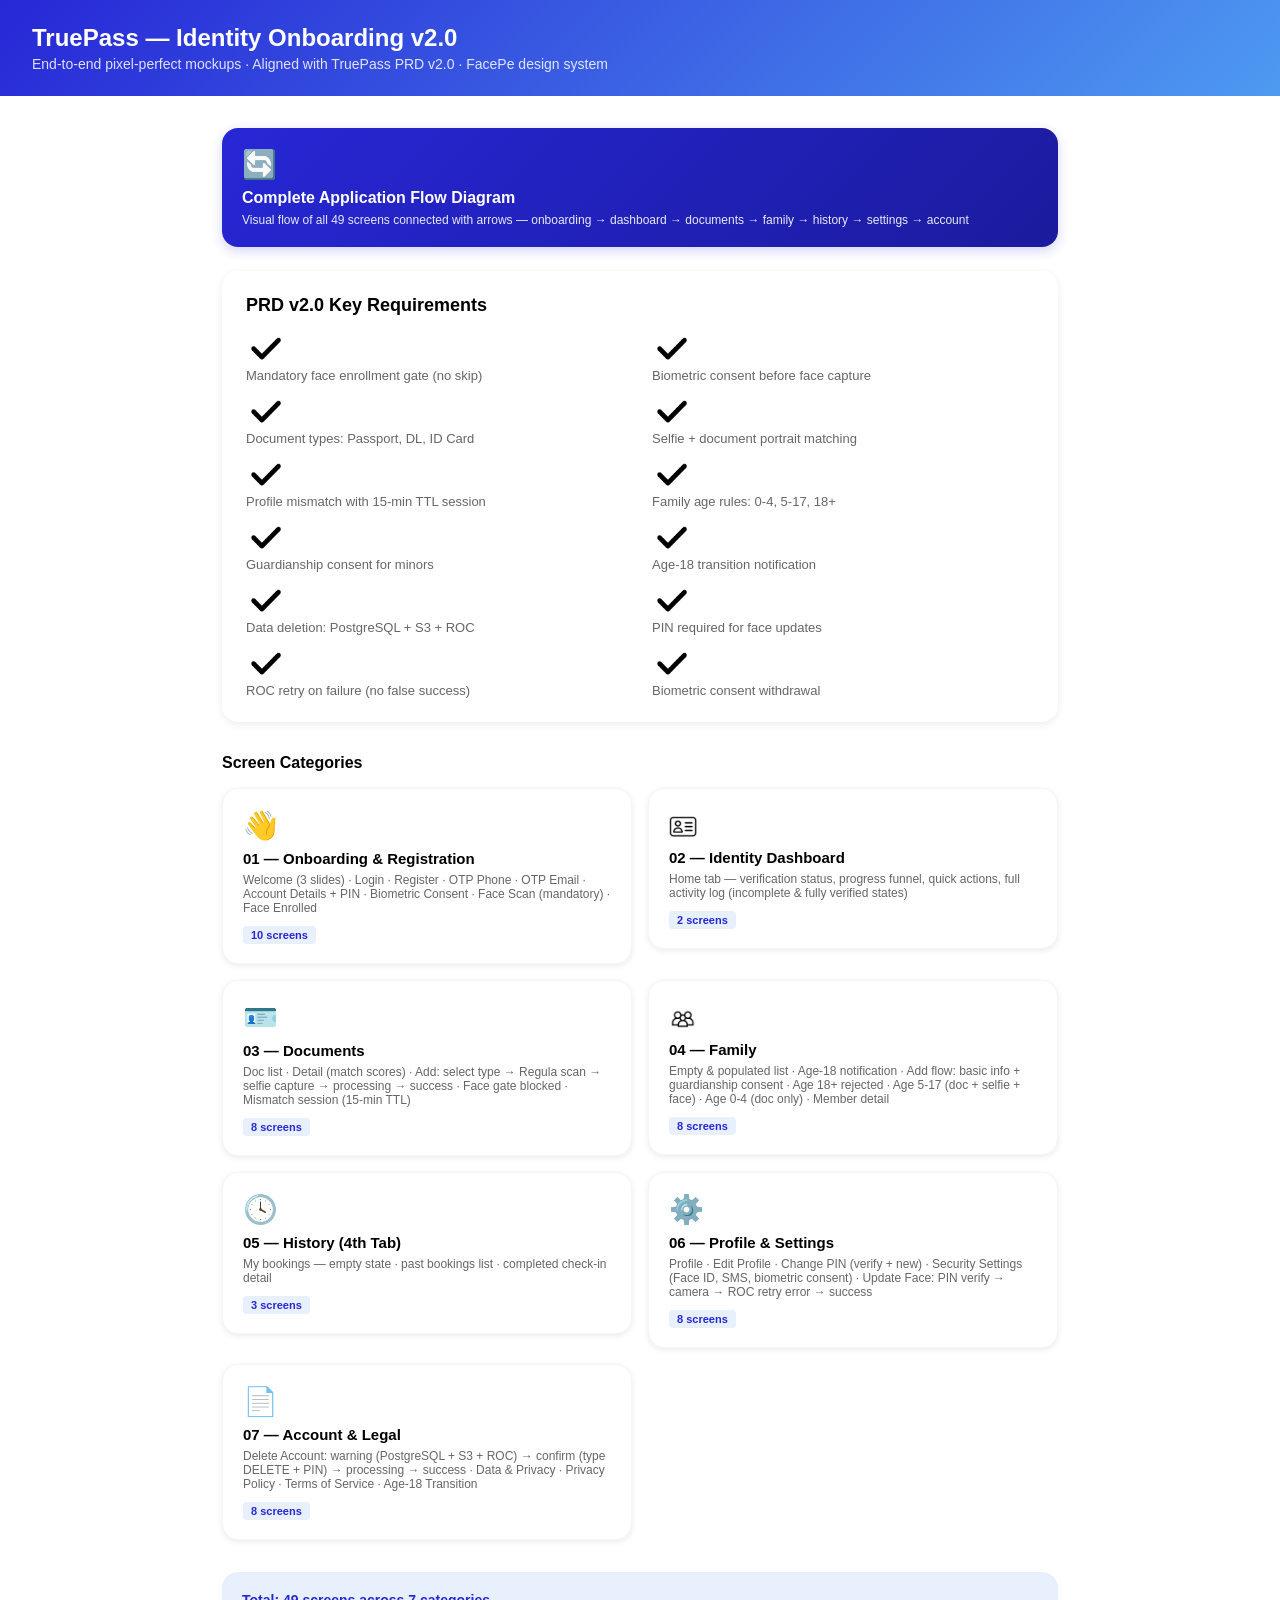
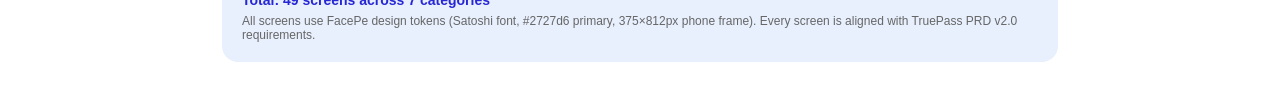
==== index.html @ 098b648c "Initial commit" ====
<!DOCTYPE html>
<html lang="en">
<head>
<meta charset="UTF-8">
<title>TruePass — Mockup Screens</title>
<link rel="stylesheet" href="styles.css">
</head>
<body>
  <div class="page-header">
    <h1>TruePass — Identity Onboarding v2.0</h1>
    <p>End-to-end pixel-perfect mockups · Aligned with TruePass PRD v2.0 · FacePe design system</p>
  </div>

  <div style="max-width:900px; margin:0 auto; padding:32px;">

    <!-- Flow Diagram Link -->
    <a href="flow-diagram.html" style="text-decoration:none; color:inherit; display:block; margin-bottom:24px;">
      <div style="background:linear-gradient(135deg,#2727d6,#1b1b9e); border-radius:16px; padding:20px; color:#fff; box-shadow:0 4px 12px rgba(39,39,214,0.2);">
        <div style="font-size:28px; margin-bottom:8px;">🔄</div>
        <div style="font-size:16px; font-weight:700;">Complete Application Flow Diagram</div>
        <div style="font-size:12px; opacity:0.9; margin-top:6px;">Visual flow of all 49 screens connected with arrows — onboarding → dashboard → documents → family → history → settings → account</div>
      </div>
    </a>

    <!-- PRD Summary -->
    <div style="background:#fff; border-radius:16px; padding:24px; margin-bottom:32px; box-shadow:0 2px 8px rgba(0,0,0,0.08);">
      <h2 style="margin:0 0 12px; font-size:18px; font-weight:700; color:#000000;">PRD v2.0 Key Requirements</h2>
      <div style="display:grid; grid-template-columns:1fr 1fr; gap:8px 24px; font-size:13px; color:#666666;">
        <div><img src="images/checkicon.png" alt="✅" onerror="this.parentNode.textContent='✅';" style="width:40px; height:40px; object-fit:contain; display:block;"> Mandatory face enrollment gate (no skip)</div>
        <div><img src="images/checkicon.png" alt="✅" onerror="this.parentNode.textContent='✅';" style="width:40px; height:40px; object-fit:contain; display:block;"> Biometric consent before face capture</div>
        <div><img src="images/checkicon.png" alt="✅" onerror="this.parentNode.textContent='✅';" style="width:40px; height:40px; object-fit:contain; display:block;"> Document types: Passport, DL, ID Card</div>
        <div><img src="images/checkicon.png" alt="✅" onerror="this.parentNode.textContent='✅';" style="width:40px; height:40px; object-fit:contain; display:block;"> Selfie + document portrait matching</div>
        <div><img src="images/checkicon.png" alt="✅" onerror="this.parentNode.textContent='✅';" style="width:40px; height:40px; object-fit:contain; display:block;"> Profile mismatch with 15-min TTL session</div>
        <div><img src="images/checkicon.png" alt="✅" onerror="this.parentNode.textContent='✅';" style="width:40px; height:40px; object-fit:contain; display:block;"> Family age rules: 0-4, 5-17, 18+</div>
        <div><img src="images/checkicon.png" alt="✅" onerror="this.parentNode.textContent='✅';" style="width:40px; height:40px; object-fit:contain; display:block;"> Guardianship consent for minors</div>
        <div><img src="images/checkicon.png" alt="✅" onerror="this.parentNode.textContent='✅';" style="width:40px; height:40px; object-fit:contain; display:block;"> Age-18 transition notification</div>
        <div><img src="images/checkicon.png" alt="✅" onerror="this.parentNode.textContent='✅';" style="width:40px; height:40px; object-fit:contain; display:block;"> Data deletion: PostgreSQL + S3 + ROC</div>
        <div><img src="images/checkicon.png" alt="✅" onerror="this.parentNode.textContent='✅';" style="width:40px; height:40px; object-fit:contain; display:block;"> PIN required for face updates</div>
        <div><img src="images/checkicon.png" alt="✅" onerror="this.parentNode.textContent='✅';" style="width:40px; height:40px; object-fit:contain; display:block;"> ROC retry on failure (no false success)</div>
        <div><img src="images/checkicon.png" alt="✅" onerror="this.parentNode.textContent='✅';" style="width:40px; height:40px; object-fit:contain; display:block;"> Biometric consent withdrawal</div>
      </div>
    </div>

    <!-- Category Links -->
    <h2 style="font-size:16px; font-weight:700; color:#000000; margin-bottom:16px;">Screen Categories</h2>
    <div style="display:grid; grid-template-columns:1fr 1fr; gap:16px;">

      <a href="01-onboarding.html" style="text-decoration:none; color:inherit;">
        <div style="background:#fff; border-radius:16px; padding:20px; border:0.5px solid #f5f5f5; box-shadow:0 2px 6px rgba(0,0,0,0.08);">
          <div style="font-size:28px; margin-bottom:8px;">👋</div>
          <div style="font-size:15px; font-weight:700; color:#000000;">01 — Onboarding & Registration</div>
          <div style="font-size:12px; color:#666666; margin-top:6px;">Welcome (3 slides) · Login · Register · OTP Phone · OTP Email · Account Details + PIN · Biometric Consent · Face Scan (mandatory) · Face Enrolled</div>
          <div style="margin-top:10px;"><span style="font-size:11px; background:#e8f0fe; color:#2727d6; padding:3px 8px; border-radius:4px; font-weight:600;">10 screens</span></div>
        </div>
      </a>

      <a href="02-identity-dashboard.html" style="text-decoration:none; color:inherit;">
        <div style="background:#fff; border-radius:16px; padding:20px; border:0.5px solid #f5f5f5; box-shadow:0 2px 6px rgba(0,0,0,0.08);">
          <div style="font-size:28px; margin-bottom:8px;"><img src="images/idcardicon.png" alt="Identity" style="width:1em; height:1em; object-fit:contain; vertical-align:middle;"></div>
          <div style="font-size:15px; font-weight:700; color:#000000;">02 — Identity Dashboard</div>
          <div style="font-size:12px; color:#666666; margin-top:6px;">Home tab — verification status, progress funnel, quick actions, full activity log (incomplete & fully verified states)</div>
          <div style="margin-top:10px;"><span style="font-size:11px; background:#e8f0fe; color:#2727d6; padding:3px 8px; border-radius:4px; font-weight:600;">2 screens</span></div>
        </div>
      </a>

      <a href="03-documents.html" style="text-decoration:none; color:inherit;">
        <div style="background:#fff; border-radius:16px; padding:20px; border:0.5px solid #f5f5f5; box-shadow:0 2px 6px rgba(0,0,0,0.08);">
          <div style="font-size:28px; margin-bottom:8px;">🪪</div>
          <div style="font-size:15px; font-weight:700; color:#000000;">03 — Documents</div>
          <div style="font-size:12px; color:#666666; margin-top:6px;">Doc list · Detail (match scores) · Add: select type → Regula scan → selfie capture → processing → success · Face gate blocked · Mismatch session (15-min TTL)</div>
          <div style="margin-top:10px;"><span style="font-size:11px; background:#e8f0fe; color:#2727d6; padding:3px 8px; border-radius:4px; font-weight:600;">8 screens</span></div>
        </div>
      </a>

      <a href="04-family.html" style="text-decoration:none; color:inherit;">
        <div style="background:#fff; border-radius:16px; padding:20px; border:0.5px solid #f5f5f5; box-shadow:0 2px 6px rgba(0,0,0,0.08);">
          <div style="font-size:28px; margin-bottom:8px;"><img src="images/familyicon2.png" alt="Family" style="width:1em; height:1em; object-fit:contain; vertical-align:middle;"></div>
          <div style="font-size:15px; font-weight:700; color:#000000;">04 — Family</div>
          <div style="font-size:12px; color:#666666; margin-top:6px;">Empty & populated list · Age-18 notification · Add flow: basic info + guardianship consent · Age 18+ rejected · Age 5-17 (doc + selfie + face) · Age 0-4 (doc only) · Member detail</div>
          <div style="margin-top:10px;"><span style="font-size:11px; background:#e8f0fe; color:#2727d6; padding:3px 8px; border-radius:4px; font-weight:600;">8 screens</span></div>
        </div>
      </a>

      <a href="05-history.html" style="text-decoration:none; color:inherit;">
        <div style="background:#fff; border-radius:16px; padding:20px; border:0.5px solid #f5f5f5; box-shadow:0 2px 6px rgba(0,0,0,0.08);">
          <div style="font-size:28px; margin-bottom:8px;">🕓</div>
          <div style="font-size:15px; font-weight:700; color:#000000;">05 — History (4th Tab)</div>
          <div style="font-size:12px; color:#666666; margin-top:6px;">My bookings — empty state · past bookings list · completed check-in detail</div>
          <div style="margin-top:10px;"><span style="font-size:11px; background:#e8f0fe; color:#2727d6; padding:3px 8px; border-radius:4px; font-weight:600;">3 screens</span></div>
        </div>
      </a>

      <a href="06-profile-settings.html" style="text-decoration:none; color:inherit;">
        <div style="background:#fff; border-radius:16px; padding:20px; border:0.5px solid #f5f5f5; box-shadow:0 2px 6px rgba(0,0,0,0.08);">
          <div style="font-size:28px; margin-bottom:8px;">⚙️</div>
          <div style="font-size:15px; font-weight:700; color:#000000;">06 — Profile & Settings</div>
          <div style="font-size:12px; color:#666666; margin-top:6px;">Profile · Edit Profile · Change PIN (verify + new) · Security Settings (Face ID, SMS, biometric consent) · Update Face: PIN verify → camera → ROC retry error → success</div>
          <div style="margin-top:10px;"><span style="font-size:11px; background:#e8f0fe; color:#2727d6; padding:3px 8px; border-radius:4px; font-weight:600;">8 screens</span></div>
        </div>
      </a>

      <a href="07-account-legal.html" style="text-decoration:none; color:inherit;">
        <div style="background:#fff; border-radius:16px; padding:20px; border:0.5px solid #f5f5f5; box-shadow:0 2px 6px rgba(0,0,0,0.08);">
          <div style="font-size:28px; margin-bottom:8px;">📄</div>
          <div style="font-size:15px; font-weight:700; color:#000000;">07 — Account & Legal</div>
          <div style="font-size:12px; color:#666666; margin-top:6px;">Delete Account: warning (PostgreSQL + S3 + ROC) → confirm (type DELETE + PIN) → processing → success · Data & Privacy · Privacy Policy · Terms of Service · Age-18 Transition</div>
          <div style="margin-top:10px;"><span style="font-size:11px; background:#e8f0fe; color:#2727d6; padding:3px 8px; border-radius:4px; font-weight:600;">8 screens</span></div>
        </div>
      </a>

      

    </div>

    <!-- Summary -->
    <div style="margin-top:32px; padding:20px; background:#e8f0fe; border-radius:16px;">
      <div style="font-size:14px; font-weight:700; color:#2727d6;">Total: 49 screens across 7 categories</div>
      <div style="font-size:12px; color:#666666; margin-top:6px;">All screens use FacePe design tokens (Satoshi font, #2727d6 primary, 375×812px phone frame). Every screen is aligned with TruePass PRD v2.0 requirements.</div>
    </div>

  </div>
</body>
</html>
---- styles.css ----
/* ============================================
   TruePass — Pixel-Perfect Mockup Styles
   Reuses FacePe's exact design system tokens
   (src/theme/*, src/constants/NewDesignSystem.ts)
   Rebranded for TruePass Identity Onboarding v2.0
   ============================================ */

/* ---------- Font: Satoshi (primary), Inter (secondary) ---------- */
@import url('https://api.fontshare.com/v2/css?f[]=satoshi@400,500,700,800&display=swap');

* { box-sizing: border-box; }
body {
  margin: 0;
  font-family: 'Satoshi', 'Inter', -apple-system, Roboto, Helvetica, Arial, sans-serif;
  background: #ffffff;
  color: #000000;
  -webkit-font-smoothing: antialiased;
}

/* ---------- Page layout ---------- */
.page-header {
  padding: 24px 32px;
  background: linear-gradient(135deg, #2727d6, #4e9af1);
  color: #fff;
}
.page-header h1 { margin: 0 0 4px; font-size: 24px; font-weight: 700; }
.page-header p { margin: 0; opacity: .85; font-size: 14px; }
.back-link {
  display: inline-block;
  margin-bottom: 12px;
  color: #fff;
  text-decoration: none;
  font-size: 13px;
  opacity: .9;
}
.back-link:hover { text-decoration: underline; }

.gallery {
  display: flex;
  flex-wrap: wrap;
  gap: 36px;
  padding: 32px;
  align-items: flex-start;
}

.screen-block { text-align: center; }
.screen-label {
  margin-top: 10px;
  font-size: 14px;
  font-weight: 700;
  color: #000000;
}
.screen-sub {
  font-size: 12px;
  color: #666666;
  margin-top: 2px;
}
.tag-new {
  display: inline-block;
  background: #2727d6;
  color: #fff;
  font-size: 9px;
  font-weight: 700;
  padding: 2px 6px;
  border-radius: 4px;
  margin-left: 6px;
  vertical-align: middle;
}
.tag-mod {
  display: inline-block;
  background: #ff6600;
  color: #fff;
  font-size: 9px;
  font-weight: 700;
  padding: 2px 6px;
  border-radius: 4px;
  margin-left: 6px;
  vertical-align: middle;
}

/* ---------- Phone frame ---------- */
.phone {
  width: 375px;
  height: 812px;
  background: #000;
  border-radius: 48px;
  padding: 12px;
  box-shadow: 0 20px 40px rgba(0,0,0,.25);
}
.phone-screen {
  width: 100%;
  height: 100%;
  background: #ffffff;
  border-radius: 36px;
  overflow: hidden;
  position: relative;
  display: flex;
  flex-direction: column;
  font-size: 14px;
}
.notch {
  position: absolute;
  top: 0; left: 50%;
  transform: translateX(-50%);
  width: 150px; height: 28px;
  background: #000;
  border-radius: 0 0 18px 18px;
  z-index: 10;
}
.status-row {
  display: flex;
  justify-content: space-between;
  padding: 12px 28px 4px;
  font-size: 12px;
  font-weight: 600;
  color: #111;
}

.screen-body {
  flex: 1;
  overflow-y: auto;
  scrollbar-width: none;
  -ms-overflow-style: none;
  display: flex;
  flex-direction: column;
}
.screen-body::-webkit-scrollbar { display: none; }

/* ---------- Design Tokens (from NewDesignSystem.ts) ---------- */
:root {
  --c-primary: #2727d6;
  --c-primary-light: #e8f0fe;
  --c-primary-dark: #1b1b9e;
  --c-text-primary: #000000;
  --c-text-secondary: #666666;
  --c-text-muted: #8a96be;
  --c-bg-white: #ffffff;
  --c-bg-light: #e8f0fe;
  --c-bg-yellow: #fff9e6;
  --c-bg-gray: #f5f5f5;
  --c-border: #cccccc;
  --c-border-light: #f5f5f5;
  --c-border-focused: #2727d6;
  --c-success: #2727d6;
  --c-pending: #ff9900;
  --c-error: #2727d6;
  --c-warning: #ff6600;
  --c-avatar-bg: #999999;
  --c-btn-primary: #4e9af1;
  --c-btn-secondary: #1b1b9e;
  --c-gradient-start: #1b1b9e;
  --c-gradient-mid: #1b1b9e;
  --c-gradient-end: #1b1b9e;
}

/* ---------- Common UI bits ---------- */
.app-topbar {
  display: flex;
  align-items: center;
  justify-content: space-between;
  padding: 12px 20px;
}
.app-topbar .title { font-size: 18px; font-weight: 700; color: #000000; }
.icon-btn {
  width: 36px; height: 36px;
  border-radius: 12px;
  background: rgba(255,255,255,0.2);
  border: 0.4px solid #666666;
  display: flex; align-items: center; justify-content: center;
  font-size: 16px;
}

/* Buttons — height 46, radius 24 */
.btn-primary {
  background: linear-gradient(90deg, #4e9af1, #1b1b9e);
  color: #fff;
  border: none;
  border-radius: 12px;
  padding: 14px;
  font-size: 16px;
  font-weight: 700;
  text-align: center;
  width: 100%;
  font-family: 'Satoshi', sans-serif;
}
.btn-secondary {
  background: #e8f0fe;
  color: #2727d6;
  border: none;
  border-radius: 12px;
  padding: 14px;
  font-size: 16px;
  font-weight: 700;
  text-align: center;
  width: 100%;
}
.btn-outline {
  background: transparent;
  border: 1.5px solid #cccccc;
  color: #000000;
  border-radius: 12px;
  padding: 14px;
  font-size: 16px;
  font-weight: 700;
  text-align: center;
  width: 100%;
}
.btn-danger { background: #2727d6; color: #fff; }
.btn-link { color: #2727d6; font-size: 14px; font-weight: 500; text-align: center; text-decoration: underline; }

/* Floating label input */
.floating-input {
  margin: 0 24px 24px;
  border: 1px solid #e0e0e0;
  border-radius: 8px;
  height: 56px;
  padding: 0 16px;
  display: flex;
  align-items: center;
  position: relative;
  background: #FFFFFF;
}
.floating-input .label {
  position: absolute;
  top: -10px;
  left: 12px;
  background: #FFFFFF;
  padding: 0 4px;
  font-size: 11px;
  color: #999999;
}
.floating-input .value { font-size: 16px; color: #000000; font-weight: 500; }
.floating-input .placeholder { font-size: 16px; color: #b0b0b0; }

/* Cards — radius 16, padding 16, border 0.5 */
.card {
  background: #fff;
  border-radius: 16px;
  padding: 16px;
  margin: 10px 20px;
  border: 0.5px solid #f5f5f5;
  box-shadow: 0 4px 8px rgba(0,0,0,0.15);
}
.gradient-card {
  background: linear-gradient(135deg, #2727d6, #4e9af1);
  color: #fff;
  border-radius: 16px;
  padding: 18px;
  margin: 14px 20px;
}

.row-between { display: flex; align-items: center; justify-content: space-between; }
.row { display: flex; align-items: center; gap: 10px; }

/* Pills */
.pill {
  font-size: 12px;
  font-weight: 500;
  padding: 4px 8px;
  border-radius: 4px;
  background: #e8f0fe;
  color: #2727d6;
}
.pill.warn { background: #fff9e6; color: #ff6600; }
.pill.fail { background: #fef2f2; color: #2727d6; }
.pill.active { background: #2727d6; color: #fff; }
.pill.gray { background: #f5f5f5; color: #666666; }

/* Avatar */
.avatar {
  width: 48px; height: 48px;
  border-radius: 8px;
  background: #999999;
  display: flex; align-items: center; justify-content: center;
  font-size: 16px; color: #fff; font-weight: 700;
}

.divider { height: 1px; background: #f5f5f5; margin: 6px 20px; }

/* Bottom nav — TruePass 4 tabs: Identity / Documents / Family / History */
.bottom-nav {
  display: flex;
  border-top: 1px solid #f5f5f5;
  padding: 12px 0;
  background: #fff;
  box-shadow: 0 -4px 8px rgba(0,0,0,0.03);
  position: relative;
}
.bottom-nav .item {
  flex: 1;
  text-align: center;
  font-size: 10px;
  color: #666666;
  position: relative;
  padding-top: 4px;
}
.bottom-nav .item.active { color: #2727d6; font-weight: 600; }
.bottom-nav .item.active::before {
  content: '';
  position: absolute;
  top: -12px;
  left: 50%;
  transform: translateX(-50%);
  width: 30px;
  height: 3px;
  background: #2727d6;
  border-radius: 3px;
}
.bottom-nav .icon { font-size: 24px; display: block; margin-bottom: 4px; }
.bottom-nav .icon img {
  width: 22px !important; height: 22px !important;
  display: block !important; margin: 0 auto !important;
  object-fit: contain;
}

/* OTP */
.otp-row { display: flex; gap: 8px; justify-content: center; margin: 16px 0; }
.otp-box {
  width: 44px; height: 52px;
  border: 1.5px solid #e0e0e0;
  border-radius: 8px;
  display: flex; align-items: center; justify-content: center;
  font-size: 20px; font-weight: 700;
}
.otp-box.filled { border-color: #2727d6; background: #e8f0fe; }

.center-col {
  flex: 1;
  display: flex;
  flex-direction: column;
  align-items: center;
  justify-content: center;
  padding: 20px;
  text-align: center;
}

/* Progress bar */
.progress-track {
  height: 4px;
  background: #f5f5f5;
  border-radius: 99px;
  margin: 0 24px 10px;
  overflow: hidden;
}
.progress-fill { height: 100%; background: #2727d6; border-radius: 99px; }

/* List items */
.list-item {
  display: flex;
  align-items: center;
  gap: 12px;
  padding: 12px 20px;
  min-height: 56px;
}
.list-item .icon-wrap {
  width: 40px; height: 40px;
  border-radius: 12px;
  background: #e8f0fe;
  display: flex; align-items: center; justify-content: center;
  font-size: 18px;
  flex-shrink: 0;
}
.list-item .text .t1 { font-size: 14px; font-weight: 500; color: #000000; }
.list-item .text .t2 { font-size: 12px; color: #666666; }
.chevron { margin-left: auto; color: #cccccc; font-size: 18px; }

/* Face scan circle */
.circle-scan {
  width: 220px; height: 220px;
  border-radius: 50%;
  border: 4px solid #2727d6;
  background: #e8f0fe;
  display: flex; align-items: center; justify-content: center;
  font-size: 54px;
  margin: 24px auto;
}

/* Document scan frame */
.doc-frame {
  width: 280px; height: 175px;
  border: 3px dashed #2727d6;
  border-radius: 12px;
  background: transparent;
  display: flex; align-items: center; justify-content: center;
  font-size: 44px;
  margin: 20px auto;
}

/* Toggle */
.toggle {
  width: 44px; height: 26px;
  border-radius: 99px;
  background: #cccccc;
  position: relative;
  flex-shrink: 0;
}
.toggle.on { background: #2727d6; }
.toggle .knob {
  width: 20px; height: 20px;
  border-radius: 50%;
  background: #fff;
  position: absolute;
  top: 3px; left: 3px;
  box-shadow: 0 1px 3px rgba(0,0,0,.3);
}
.toggle.on .knob { left: 21px; }

/* Section title */
.section-title {
  font-size: 12px;
  font-weight: 600;
  color: #666666;
  text-transform: uppercase;
  letter-spacing: 0.5px;
  margin: 16px 20px 8px;
}

/* Checkbox — for consent screens */
.checkbox-row {
  display: flex;
  align-items: flex-start;
  gap: 10px;
  margin: 0 24px 16px;
}
.checkbox-box {
  width: 22px; height: 22px;
  border-radius: 6px;
  border: 1.5px solid #cccccc;
  flex-shrink: 0;
  margin-top: 1px;
  display: flex; align-items: center; justify-content: center;
}
.checkbox-box.checked {
  background: #2727d6;
  border-color: #2727d6;
  color: #fff;
  font-size: 13px;
}
.checkbox-row .txt { font-size: 13px; color: #666666; line-height: 1.5; }

/* Welcome screen specific */
.welcome-bg { background: linear-gradient(180deg, #FFFFFF, #e8f0fe); }
.welcome-card {
  background: linear-gradient(180deg, #4e9af1 0%, #2727d6 36%, #1b1b9e 100%);
  border-radius: 32px 32px 0 0;
  padding: 32px 28px 24px;
  text-align: center;
}
.welcome-title { color: #FFFFFF; font-size: 38px; font-weight: 500; line-height: 50px; margin: 0 0 12px; }
.welcome-desc { color: rgba(255,255,255,0.78); font-size: 18px; line-height: 23px; font-weight: 400; margin: 0 0 20px; }
.welcome-dots { display: flex; align-items: center; gap: 8px; justify-content: center; margin-bottom: 20px; }
.welcome-dot { height: 4px; border-radius: 99px; }
.welcome-dot.active { width: 32px; background: #FFFFFF; }
.welcome-dot.inactive { width: 22px; background: rgba(255,255,255,0.35); }
.welcome-cta {
  width: 100%; height: 58px; border-radius: 12px; background: #FFFFFF;
  display: flex; align-items: center; justify-content: center;
  color: #2727d6; font-size: 17px; font-weight: 800; letter-spacing: 0.2px;
  box-shadow: 0 4px 12px rgba(0,0,0,0.14);
}
.welcome-skip { color: rgba(39,39,214,0.75); font-size: 15px; font-weight: 700; text-decoration: underline; }

/* Login/logo specific */
.login-logo {
  width: 100px; height: 100px; border-radius: 24px; background: #e8f0fe;
  display: flex; align-items: center; justify-content: center;
  font-size: 30px; font-weight: 800; color: #2727d6; margin: 0 auto 24px;
}
.login-title { font-size: 24px; font-weight: 800; color: #000000; margin: 0 0 12px; }
.login-subtitle { font-size: 14px; color: #666666; text-align: center; line-height: 20px; margin: 0; }

/* PIN pad */
.pin-dots { display: flex; gap: 16px; justify-content: center; margin: 16px 0; }
.pin-dot { width: 16px; height: 16px; border-radius: 50%; background: #e0e0e0; }
.pin-dot.filled { background: #2727d6; }
.pin-pad {
  display: grid; grid-template-columns: repeat(3, 1fr); gap: 16px;
  padding: 0 40px 30px; text-align: center; font-size: 24px; font-weight: 600; color: #000000;
}
.pin-pad div { height: 56px; display: flex; align-items: center; justify-content: center; }

/* AppHeader */
.app-header { display: flex; align-items: center; justify-content: space-between; padding: 16px 20px; }
.app-header .user-info { display: flex; align-items: center; gap: 12px; }
.app-header .user-info .greeting { font-size: 12px; color: #666666; }
.app-header .user-info .name { font-size: 16px; font-weight: 700; color: #000000; }

/* Identity status hero card — TruePass Home replacement for wallet-card */
.identity-card {
  background: linear-gradient(135deg, #1b1b9e, #1b1b9e, #1b1b9e);
  border-radius: 16px;
  padding: 20px;
  margin: 16px 20px;
  color: #fff;
  position: relative;
  overflow: hidden;
}
.identity-card .label { font-size: 12px; opacity: 0.8; }
.identity-card .status-title { font-size: 20px; font-weight: 700; margin: 4px 0 14px; }
.identity-row { display: flex; align-items: center; gap: 10px; padding: 6px 0; font-size: 13px; }
.identity-row .dot { width: 8px; height: 8px; border-radius: 50%; flex-shrink: 0; }
.identity-row .dot.done { background: #2727d6; }
.identity-row .dot.pending { background: #ff9900; }
.identity-row .dot.missing { background: rgba(255,255,255,0.3); }

/* Verification funnel steps */
.funnel {
  display: flex;
  align-items: center;
  padding: 8px 20px 4px;
  margin: 4px 0;
}
.funnel-step {
  flex: 1;
  text-align: center;
  position: relative;
}
.funnel-step .circle {
  width: 32px; height: 32px;
  border-radius: 50%;
  background: #f5f5f5;
  color: #666666;
  display: flex; align-items: center; justify-content: center;
  font-size: 14px;
  margin: 0 auto 6px;
  font-weight: 700;
  border: 2px solid #f5f5f5;
}
.funnel-step .circle.done { background: #2727d6; color: #fff; border-color: #2727d6; }
.funnel-step .circle.current { background: #2727d6; color: #fff; border-color: #2727d6; }
.funnel-step .lbl { font-size: 10px; color: #666666; font-weight: 500; }
.funnel-step .lbl.active { color: #000000; font-weight: 700; }
.funnel-line {
  position: absolute;
  top: 16px; left: -50%;
  width: 100%;
  height: 2px;
  background: #f5f5f5;
  z-index: -1;
}
.funnel-line.done { background: #2727d6; }

/* Quick action cards row — TruePass */
.quick-action {
  background: #fff9e6;
  border-radius: 16px;
  padding: 16px;
  flex: 1;
  border: 0.5px solid #f5f5f5;
}
.quick-action.blue { background: #e8f0fe; }
.quick-action .title { font-size: 14px; font-weight: 700; color: #000000; }
.quick-action .subtitle { font-size: 12px; color: #666666; margin: 4px 0 10px; }
.quick-action .btn {
  background: #2727d6; color: #fff; border-radius: 12px; padding: 8px 16px;
  font-size: 12px; font-weight: 600; display: inline-block;
}
.quick-action .badge { font-size: 10px; font-weight: 600; color: #ff6600; margin-bottom: 6px; }

/* Family member card */
.family-card {
  background: #fff;
  border-radius: 16px;
  padding: 14px 16px;
  margin: 8px 20px;
  border: 0.5px solid #f5f5f5;
  box-shadow: 0 2px 6px rgba(0,0,0,0.08);
  display: flex;
  align-items: center;
  gap: 12px;
}
.family-card .info .name { font-size: 14px; font-weight: 700; color: #000000; }
.family-card .info .meta { font-size: 12px; color: #666666; margin-top: 2px; }

/* Document card in list */
.doc-card {
  border-radius: 16px;
  padding: 10px 14px;
  margin: 8px 20px;
  border: none;
  box-shadow: 0 3px 10px rgba(0,0,0,0.07);
  display: flex;
  align-items: center;
  gap: 12px;
}
.doc-card .icon-wrap {
  width: 44px; height: 44px;
  border-radius: 12px;
  display: flex; align-items: center; justify-content: center;
  font-size: 20px;
  flex-shrink: 0;
}
.doc-card .info .name { font-size: 15px; font-weight: 700; }
.doc-card .info .meta { font-size: 11px; margin-top: 2px; }

/* Document type color variants */
.doc-card.aadhar { background: #fff; }
.doc-card.aadhar .icon-wrap { background: transparent; }
.doc-card.aadhar .name { color: #000000; }
.doc-card.aadhar .meta { color: #666666; }

.doc-card.passport { background: #2c2c2c; }
.doc-card.passport .icon-wrap { background: transparent; }
.doc-card.passport .name { color: #fff; }
.doc-card.passport .meta { color: #b0b0b0; }

.doc-card.pan { background: linear-gradient(135deg, #8e2de2, #4a00e0); }
.doc-card.pan .icon-wrap { background: transparent; }
.doc-card.pan .name { color: #fff; }
.doc-card.pan .meta { color: rgba(255,255,255,0.78); }

.doc-card.driving { background: #f7c04a; }
.doc-card.driving .icon-wrap { background: transparent; }
.doc-card.driving .name { color: #000000; }
.doc-card.driving .meta { color: #5a4a2a; }

.doc-card.voter { background: #fff; }
.doc-card.voter .icon-wrap { background: transparent; }
.doc-card.voter .name { color: #000000; }
.doc-card.voter .meta { color: #666666; }

/* Home / Identity dashboard — document-style card variants */
.doc-card.identity-incomplete { background: #fff; }
.doc-card.identity-incomplete .icon-wrap { background: transparent; }
.doc-card.identity-incomplete .name { color: #000000; }
.doc-card.identity-incomplete .meta { color: #ff6600; }

.doc-card.identity-verified { background: #ecfdf5; }
.doc-card.identity-verified .icon-wrap { background: transparent; }
.doc-card.identity-verified .name { color: #065f46; }
.doc-card.identity-verified .meta { color: #059669; }

.doc-card.verify-doc { background: #fff9e6; }
.doc-card.verify-doc .icon-wrap { background: transparent; }
.doc-card.verify-doc .name { color: #000000; }
.doc-card.verify-doc .meta { color: #b45309; }

.doc-card.add-family { background: #e8f0fe; }
.doc-card.add-family .icon-wrap { background: transparent; }
.doc-card.add-family .name { color: #000000; }
.doc-card.add-family .meta { color: #2727d6; }

.doc-card.family-member { background: #fff; }
.doc-card.family-member .icon-wrap { background: transparent; }
.doc-card.family-member .name { color: #000000; }
.doc-card.family-member .meta { color: #666666; }

.doc-hint {
  text-align: center;
  font-size: 12px;
  color: #999999;
  padding: 14px 30px 0;
}

/* Issued Documents screen */
.issued-topbar {
  display: flex;
  align-items: center;
  padding: 12px 20px 4px;
}
.issued-back {
  font-size: 32px;
  font-weight: 300;
  color: #000000;
  width: 36px;
}
.issued-title {
  flex: 1;
  text-align: center;
  font-size: 18px;
  font-weight: 700;
  color: #2727d6;
}
.issued-spacer { width: 36px; }

.search-bar {
  display: flex;
  align-items: center;
  background: #fff;
  border-radius: 14px;
  padding: 8px 14px;
  margin: 10px 20px;
  box-shadow: 0 2px 8px rgba(0,0,0,0.04);
}
.search-icon { font-size: 18px; color: #999999; margin-right: 10px; }
.search-input {
  border: none;
  outline: none;
  font-size: 14px;
  color: #000000;
  background: transparent;
  flex: 1;
  font-family: inherit;
}
.search-input::placeholder { color: #999999; }

.issued-list { padding: 0 20px; }
.issued-doc {
  background: #fff;
  border-radius: 14px;
  padding: 10px 14px;
  margin-bottom: 6px;
  display: flex;
  align-items: flex-start;
  gap: 12px;
  box-shadow: 0 2px 8px rgba(0,0,0,0.05);
}
.issued-doc .logo {
  width: 52px; height: 52px;
  border-radius: 14px;
  display: flex; align-items: center; justify-content: center;
  font-size: 28px;
  flex-shrink: 0;
}
.issued-doc .body { flex: 1; }
.issued-doc .name { font-size: 14px; font-weight: 700; color: #000000; }
.issued-doc .issuer { font-size: 11px; color: #666666; margin-top: 2px; line-height: 1.3; }
.issued-doc .date { font-size: 10px; color: #999999; margin-top: 3px; }

/* Aadhaar card detail screen */
.aadhaar-header {
  display: flex;
  align-items: center;
  justify-content: space-between;
  padding: 18px;
  gap: 14px;
  background: #fff;
  border: 1.5px solid #f0f0f0;
  border-radius: 16px;
  margin: 24px 0 20px;
  box-shadow: 0 2px 10px rgba(0,0,0,0.04);
}
.gov-emblem, .aadhaar-logo {
  width: 56px; height: 56px;
  font-size: 34px;
  background: #fafafa;
  border-radius: 50%;
  display: flex; align-items: center; justify-content: center;
  flex-shrink: 0;
  box-shadow: inset 0 0 0 1px #f0f0f0;
}
.aadhaar-tricolor {
  flex: 1;
  border-radius: 8px;
  overflow: hidden;
  height: 60px;
  display: flex;
  flex-direction: column;
  box-shadow: 0 2px 6px rgba(0,0,0,0.08);
}
.aadhaar-tricolor > div { height: 33%; }
.t-saffron { background: #ff9932; }
.t-white {
  background: #fff;
  display: flex; align-items: center; justify-content: center;
}
.t-satyameva { font-size: 11px; color: #333333; font-weight: 600; letter-spacing: 0.5px; }
.t-green { background: #138808; }

.card.aadhaar-identity {
  display: flex;
  gap: 14px;
  align-items: flex-start;
}
.aadhaar-photo {
  width: 86px; height: 96px;
  border-radius: 14px;
  background: #e0e0e0;
  display: flex; align-items: center; justify-content: center;
  font-size: 40px;
  flex-shrink: 0;
}
.aadhaar-details { flex: 1; display: flex; flex-direction: column; gap: 7px; text-align: left; }
.aadhaar-details .field { display: flex; flex-direction: column; align-items: flex-start; }
.aadhaar-details .field .label { font-size: 11px; color: #666666; }
.aadhaar-details .field .value { font-size: 13px; font-weight: 600; color: #000000; margin-top: 1px; text-align: left; }
.aadhaar-details .field .value.name { font-size: 15px; font-weight: 700; }

.aadhaar-address .label, .aadhaar-verified .label, .aadhaar-info .info-title {
  font-size: 12px; color: #666666; margin-bottom: 6px;
}
.aadhaar-address .addr-text { font-size: 13px; color: #000000; line-height: 1.45; }

.verified-row { display: flex; align-items: center; justify-content: space-between; gap: 12px; }
.digilocker-badge {
  background: #e8f0fe;
  border-radius: 99px;
  padding: 7px 12px;
  display: flex; align-items: center;
  gap: 6px;
  font-size: 12px; font-weight: 700; color: #2727d6;
  flex: 1;
}
.digi-icon { font-size: 16px; }
.digi-check {
  width: 18px; height: 18px;
  background: #2727d6; color: #fff;
  border-radius: 50%;
  display: flex; align-items: center; justify-content: center;
  font-size: 11px; margin-left: auto;
}
.qr-code {
  width: 56px; height: 56px;
  background: #fff;
  border: 1px solid #e0e0e0;
  border-radius: 6px;
  font-size: 9px; color: #000000;
  display: flex; align-items: center; justify-content: center;
  line-height: 1.1;
  text-align: center;
  flex-shrink: 0;
}
.aadhaar-info p { font-size: 13px; color: #666666; margin: 0; line-height: 1.45; }

/* Stepper for multi-step forms (family add) */
.stepper {
  display: flex;
  gap: 6px;
  padding: 0 24px 16px;
}
.stepper .seg {
  flex: 1;
  height: 4px;
  border-radius: 99px;
  background: #f5f5f5;
}
.stepper .seg.done { background: #2727d6; }

/* Relationship chip selector */
.chip-row { display: flex; gap: 8px; padding: 0 24px 16px; flex-wrap: wrap; }
.chip {
  padding: 8px 16px;
  border-radius: 8px;
  border: 1.5px solid #cccccc;
  background: #ffffff;
  font-size: 14px;
  font-weight: 500;
  color: #666666;
}
.chip.selected { background: #2727d6; color: #fff; border-color: #2727d6; }

/* Empty state */
.empty-state {
  flex: 1;
  display: flex;
  flex-direction: column;
  align-items: center;
  justify-content: center;
  padding: 30px;
  text-align: center;
}
.empty-state .icon { font-size: 56px; margin-bottom: 16px; opacity: 0.5; }
.empty-state .title { font-size: 16px; font-weight: 700; color: #000000; margin-bottom: 6px; }
.empty-state .desc { font-size: 13px; color: #666666; margin-bottom: 20px; }

/* Blocked / gate screen icon shield */
.shield-icon {
  width: 100px; height: 100px;
  border-radius: 50%;
  background: #fef2f2;
  display: flex; align-items: center; justify-content: center;
  font-size: 44px;
  margin: 0 auto 20px;
}
.shield-icon.blue { background: #e8f0fe; }
.shield-icon.green { background: #ecfdf5; }

/* Activity log item — for identity dashboard */
.activity-item {
  display: flex;
  align-items: flex-start;
  gap: 12px;
  padding: 10px 20px;
}
.activity-item .dot {
  width: 10px; height: 10px;
  border-radius: 50%;
  background: #2727d6;
  flex-shrink: 0;
  margin-top: 5px;
}
.activity-item .dot.success { background: #2727d6; }
.activity-item .dot.warning { background: #ff6600; }
.activity-item .dot.error { background: #2727d6; }
.activity-item .text .t1 { font-size: 13px; font-weight: 500; color: #000000; }
.activity-item .text .t2 { font-size: 11px; color: #666666; margin-top: 2px; }

/* Notification card — for age-18 transition */
.notification-card {
  background: #fff9e6;
  border-radius: 16px;
  padding: 16px 18px;
  margin: 12px 20px;
  border: 1px solid #fde68a;
  display: flex;
  align-items: flex-start;
  gap: 12px;
}
.notification-card .icon { font-size: 24px; flex-shrink: 0; }
.notification-card .title { font-size: 14px; font-weight: 700; color: #000000; }
.notification-card .desc { font-size: 12px; color: #666666; margin-top: 4px; line-height: 1.5; }

/* Info banner — for PRD-specific messaging */
.info-banner {
  background: #e8f0fe;
  border-radius: 12px;
  padding: 12px 14px;
  margin: 10px 24px;
  font-size: 12px;
  color: #2727d6;
  display: flex;
  gap: 8px;
  align-items: flex-start;
}
.info-banner.warn { background: #fff9e6; color: #b45309; }
.info-banner.danger { background: #fef2f2; color: #2727d6; }

/* Deletion checklist — for delete account */
.delete-checklist {
  background: #fff;
  border-radius: 16px;
  padding: 16px;
  margin: 10px 20px;
  border: 0.5px solid #f5f5f5;
  box-shadow: 0 2px 6px rgba(0,0,0,0.08);
}
.delete-checklist .item {
  display: flex;
  align-items: center;
  gap: 10px;
  padding: 8px 0;
  border-bottom: 0.5px solid #f5f5f5;
}
.delete-checklist .item:last-child { border-bottom: none; }
.delete-checklist .item .icon { font-size: 18px; flex-shrink: 0; }
.delete-checklist .item .label { font-size: 13px; color: #000000; font-weight: 500; }
.delete-checklist .item .source { font-size: 11px; color: #666666; margin-left: auto; }

/* Legal content block */
.legal-content {
  padding: 16px 24px;
  font-size: 14px;
  color: #666666;
  line-height: 1.6;
}
.legal-content h3 { font-size: 14px; font-weight: 700; color: #000000; margin: 16px 0 6px; }
.legal-content p { margin: 0 0 12px; }
.legal-content .updated { font-size: 12px; color: #666666; margin-bottom: 12px; }

/* Selfie capture frame */
.selfie-frame {
  width: 200px; height: 200px;
  border-radius: 50%;
  border: 4px solid #2727d6;
  background: #e8f0fe;
  display: flex; align-items: center; justify-content: center;
  font-size: 60px;
  margin: 20px auto;
}

/* History / Check-in card — TruePass 4th tab (OYO-style list row) */
.history-card {
  background: #fff;
  border-radius: 16px;
  padding: 14px;
  margin: 8px 20px;
  border: 0.5px solid #f5f5f5;
  box-shadow: 0 2px 6px rgba(0,0,0,0.08);
  display: flex;
  align-items: center;
  gap: 12px;
}
.history-card .thumb {
  width: 64px; height: 64px;
  border-radius: 12px;
  flex-shrink: 0;
  display: flex; align-items: center; justify-content: center;
  font-size: 26px;
  background: linear-gradient(135deg, #4e9af1, #1b1b9e);
  color: #fff;
}
.history-card .body { flex: 1; min-width: 0; }
.history-card .head-row { display: flex; justify-content: space-between; align-items: flex-start; gap: 8px; }
.history-card .venue { font-size: 14px; font-weight: 700; color: #000000; line-height: 1.35; }
.history-card .loc { font-size: 12px; color: #666666; margin-top: 2px; }
.history-card .status-tag {
  font-size: 11px; font-weight: 600; color: #2727d6;
  white-space: nowrap; flex-shrink: 0;
  display: flex; align-items: center; gap: 3px;
}
.history-card .status-tag.fail { color: #2727d6; }
.history-card .meta { font-size: 11px; color: #666666; margin-top: 4px; }
.history-card .chevron { color: #cccccc; font-size: 20px; flex-shrink: 0; }

/* Generic date-range row — used in OYO-style cards & detail summary cards */
.dates-row { display: flex; justify-content: space-between; align-items: center; }
.dates-row .col .lbl { font-size: 10px; color: #666666; text-transform: uppercase; letter-spacing: .3px; }
.dates-row .col .val { font-size: 13px; font-weight: 700; color: #000000; margin-top: 3px; }
.dates-row .arrow { color: #cccccc; font-size: 16px; padding: 0 8px; }

/* Sub-tabs (segmented filter) — History filters */
.subtabs { display: flex; padding: 4px 20px 14px; gap: 4px; }
.subtabs .tab {
  flex: 1; text-align: center; padding: 9px 0;
  font-size: 12px; font-weight: 600; color: #666666;
  border-bottom: 2px solid #f5f5f5;
}
.subtabs .tab.active { color: #2727d6; border-bottom: 2px solid #2727d6; }

/* Verification timeline (detail screen) */
.v-timeline { position: relative; padding-left: 6px; }
.v-timeline .v-item { display: flex; gap: 12px; padding: 0 0 18px; position: relative; }
.v-timeline .v-item:last-child { padding-bottom: 0; }
.v-timeline .v-item::before {
  content: ''; position: absolute; left: 9px; top: 20px; bottom: -4px; width: 2px; background: #f5f5f5;
}
.v-timeline .v-item:last-child::before { display: none; }
.v-timeline .v-dot {
  width: 20px; height: 20px; border-radius: 50%; background: #2727d6; color: #fff;
  display: flex; align-items: center; justify-content: center; font-size: 11px; flex-shrink: 0; z-index: 1;
}
.v-timeline .v-text .t1 { font-size: 13px; font-weight: 600; color: #000000; }
.v-timeline .v-text .t2 { font-size: 11px; color: #666666; margin-top: 2px; }

/* My Bookings redesign */
.bookings-topbar {
  display: flex;
  align-items: center;
  justify-content: space-between;
  padding: 14px 20px;
}
.bookings-topbar .back {
  font-size: 32px;
  font-weight: 300;
  color: #000000;
  width: 36px;
}
.bookings-topbar .title {
  font-size: 18px;
  font-weight: 700;
  color: #000000;
}
.bookings-topbar .actions {
  display: flex;
  gap: 16px;
}
.bookings-topbar .actions .icon {
  font-size: 22px;
  color: #000000;
}

.bookings-tabs {
  display: flex;
  padding: 0 20px 12px;
  gap: 4px;
}
.bookings-tabs .tab {
  flex: 1;
  text-align: center;
  padding: 10px 0;
  font-size: 13px;
  font-weight: 600;
  color: #666666;
  border-bottom: 2px solid #f5f5f5;
  cursor: pointer;
}
.bookings-tabs .tab.active {
  color: #2727d6;
  border-bottom: 2px solid #2727d6;
}

.bookings-sort-filter {
  display: flex;
  align-items: center;
  justify-content: space-between;
  padding: 12px 20px;
}
.bookings-sort-filter .sort {
  display: flex;
  align-items: center;
  gap: 8px;
  font-size: 13px;
}
.bookings-sort-filter .sort .label {
  color: #666666;
}
.bookings-sort-filter .sort .value {
  color: #2727d6;
  font-weight: 700;
}
.bookings-sort-filter .sort .value .arrow {
  font-size: 11px;
  margin-left: 3px;
}
.bookings-sort-filter .filter {
  display: flex;
  align-items: center;
  gap: 6px;
  color: #2727d6;
  font-size: 13px;
  font-weight: 600;
}
.bookings-sort-filter .filter .icon {
  font-size: 15px;
}

.bookings-section {
  padding: 6px 20px 10px;
}
.bookings-section .section-title {
  font-size: 16px;
  font-weight: 700;
  color: #000000;
}
.bookings-section .section-desc {
  font-size: 12px;
  color: #666666;
  margin-top: 3px;
}

.booking-card {
  display: flex;
  align-items: center;
  gap: 10px;
  padding: 10px 14px;
  border-bottom: 1px solid #f5f5f5;
}
.booking-card:last-of-type {
  border-bottom: none;
}
.booking-thumb {
  width: 72px;
  height: 72px;
  border-radius: 10px;
  background: #e0e0e0;
  overflow: hidden;
  position: relative;
  flex-shrink: 0;
}
.booking-thumb img {
  width: 100%;
  height: 100%;
  object-fit: cover;
  display: block;
}
.booking-thumb .photo-count {
  position: absolute;
  bottom: 6px;
  left: 6px;
  background: rgba(0,0,0,0.65);
  color: #fff;
  font-size: 10px;
  font-weight: 600;
  padding: 3px 6px;
  border-radius: 6px;
}
.booking-info {
  flex: 1;
  min-width: 0;
}
.booking-type {
  font-size: 11px;
  font-weight: 700;
  color: #2727d6;
  margin-bottom: 4px;
}
.booking-name {
  font-size: 15px;
  font-weight: 700;
  color: #000000;
  text-align: left;
  line-height: 1.2;
  overflow-wrap: break-word;
}
.booking-loc,
.booking-dates,
.booking-meta {
  font-size: 11px;
  color: #666666;
  display: flex;
  align-items: center;
  gap: 4px;
  white-space: nowrap;
}
.booking-side {
  display: flex;
  flex-direction: column;
  align-items: flex-end;
  gap: 3px;
  flex-shrink: 0;
}
.booking-status {
  font-size: 11px;
  font-weight: 600;
  padding: 3px 8px;
  border-radius: 6px;
  background: #d6e3f8;
  color: #2727d6;
  white-space: nowrap;
}
.booking-price {
  text-align: right;
}
.booking-price .price {
  font-size: 15px;
  font-weight: 700;
  color: #000000;
}
.booking-price .sub {
  font-size: 10px;
  color: #999999;
}
.booking-chevron {
  align-self: center;
  font-size: 22px;
  color: #b0b0b0;
  flex-shrink: 0;
}

.invoice-card {
  display: flex;
  align-items: center;
  gap: 14px;
  margin: 14px 20px;
  padding: 14px 16px;
  background: #fff;
  border: 1px solid #f5f5f5;
  border-radius: 14px;
  box-shadow: 0 2px 6px rgba(0,0,0,0.04);
}
.invoice-card .invoice-icon {
  width: 40px;
  height: 40px;
  border-radius: 10px;
  background: #eff6ff;
  color: #2727d6;
  display: flex;
  align-items: center;
  justify-content: center;
  font-size: 20px;
  flex-shrink: 0;
}
.invoice-card .invoice-text {
  flex: 1;
  min-width: 0;
}
.invoice-card .invoice-text .t1 {
  font-size: 14px;
  font-weight: 700;
  color: #000000;
}
.invoice-card .invoice-text .t2 {
  font-size: 12px;
  color: #666666;
  margin-top: 2px;
}
.invoice-card .chevron {
  font-size: 22px;
  color: #b0b0b0;
}
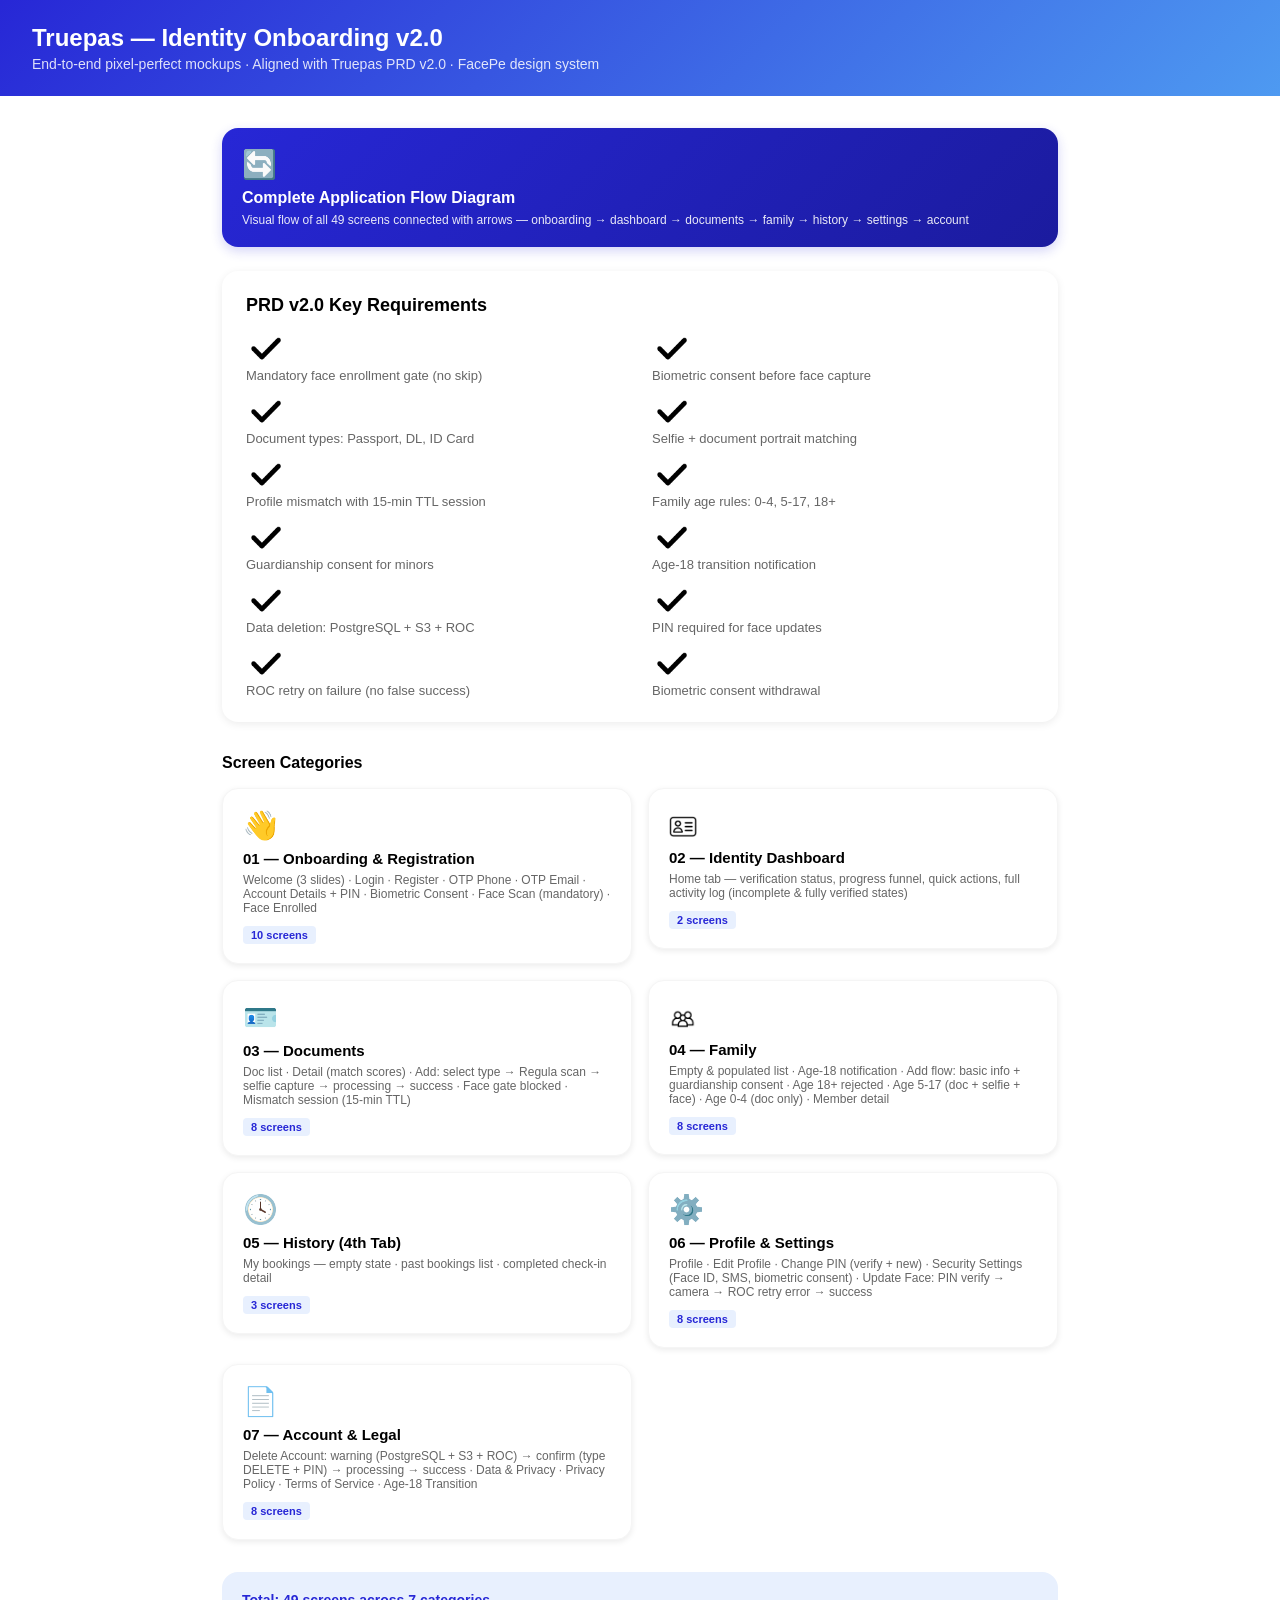
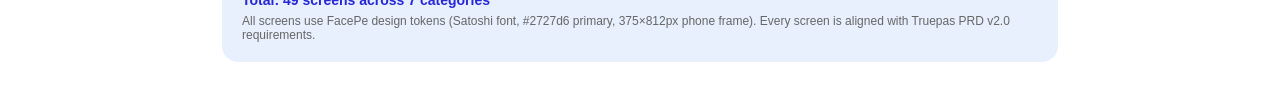
==== commit 846b10bb: "Fix brand name: TruePass -> Truepas" ====
--- a/index.html
+++ b/index.html
@@ -2,13 +2,13 @@
 <html lang="en">
 <head>
 <meta charset="UTF-8">
-<title>TruePass — Mockup Screens</title>
+<title>Truepas — Mockup Screens</title>
 <link rel="stylesheet" href="styles.css">
 </head>
 <body>
   <div class="page-header">
-    <h1>TruePass — Identity Onboarding v2.0</h1>
-    <p>End-to-end pixel-perfect mockups · Aligned with TruePass PRD v2.0 · FacePe design system</p>
+    <h1>Truepas — Identity Onboarding v2.0</h1>
+    <p>End-to-end pixel-perfect mockups · Aligned with Truepas PRD v2.0 · FacePe design system</p>
   </div>
 
   <div style="max-width:900px; margin:0 auto; padding:32px;">
@@ -115,7 +115,7 @@
     <!-- Summary -->
     <div style="margin-top:32px; padding:20px; background:#e8f0fe; border-radius:16px;">
       <div style="font-size:14px; font-weight:700; color:#2727d6;">Total: 49 screens across 7 categories</div>
-      <div style="font-size:12px; color:#666666; margin-top:6px;">All screens use FacePe design tokens (Satoshi font, #2727d6 primary, 375×812px phone frame). Every screen is aligned with TruePass PRD v2.0 requirements.</div>
+      <div style="font-size:12px; color:#666666; margin-top:6px;">All screens use FacePe design tokens (Satoshi font, #2727d6 primary, 375×812px phone frame). Every screen is aligned with Truepas PRD v2.0 requirements.</div>
     </div>
 
   </div>
--- a/styles.css
+++ b/styles.css
@@ -1,8 +1,8 @@
 /* ============================================
-   TruePass — Pixel-Perfect Mockup Styles
+   Truepas — Pixel-Perfect Mockup Styles
    Reuses FacePe's exact design system tokens
    (src/theme/*, src/constants/NewDesignSystem.ts)
-   Rebranded for TruePass Identity Onboarding v2.0
+   Rebranded for Truepas Identity Onboarding v2.0
    ============================================ */
 
 /* ---------- Font: Satoshi (primary), Inter (secondary) ---------- */
@@ -277,7 +277,7 @@
 
 .divider { height: 1px; background: #f5f5f5; margin: 6px 20px; }
 
-/* Bottom nav — TruePass 4 tabs: Identity / Documents / Family / History */
+/* Bottom nav — Truepas 4 tabs: Identity / Documents / Family / History */
 .bottom-nav {
   display: flex;
   border-top: 1px solid #f5f5f5;
@@ -485,7 +485,7 @@
 .app-header .user-info .greeting { font-size: 12px; color: #666666; }
 .app-header .user-info .name { font-size: 16px; font-weight: 700; color: #000000; }
 
-/* Identity status hero card — TruePass Home replacement for wallet-card */
+/* Identity status hero card — Truepas Home replacement for wallet-card */
 .identity-card {
   background: linear-gradient(135deg, #1b1b9e, #1b1b9e, #1b1b9e);
   border-radius: 16px;
@@ -540,7 +540,7 @@
 }
 .funnel-line.done { background: #2727d6; }
 
-/* Quick action cards row — TruePass */
+/* Quick action cards row — Truepas */
 .quick-action {
   background: #fff9e6;
   border-radius: 16px;
@@ -958,7 +958,7 @@
   margin: 20px auto;
 }
 
-/* History / Check-in card — TruePass 4th tab (OYO-style list row) */
+/* History / Check-in card — Truepas 4th tab (OYO-style list row) */
 .history-card {
   background: #fff;
   border-radius: 16px;
